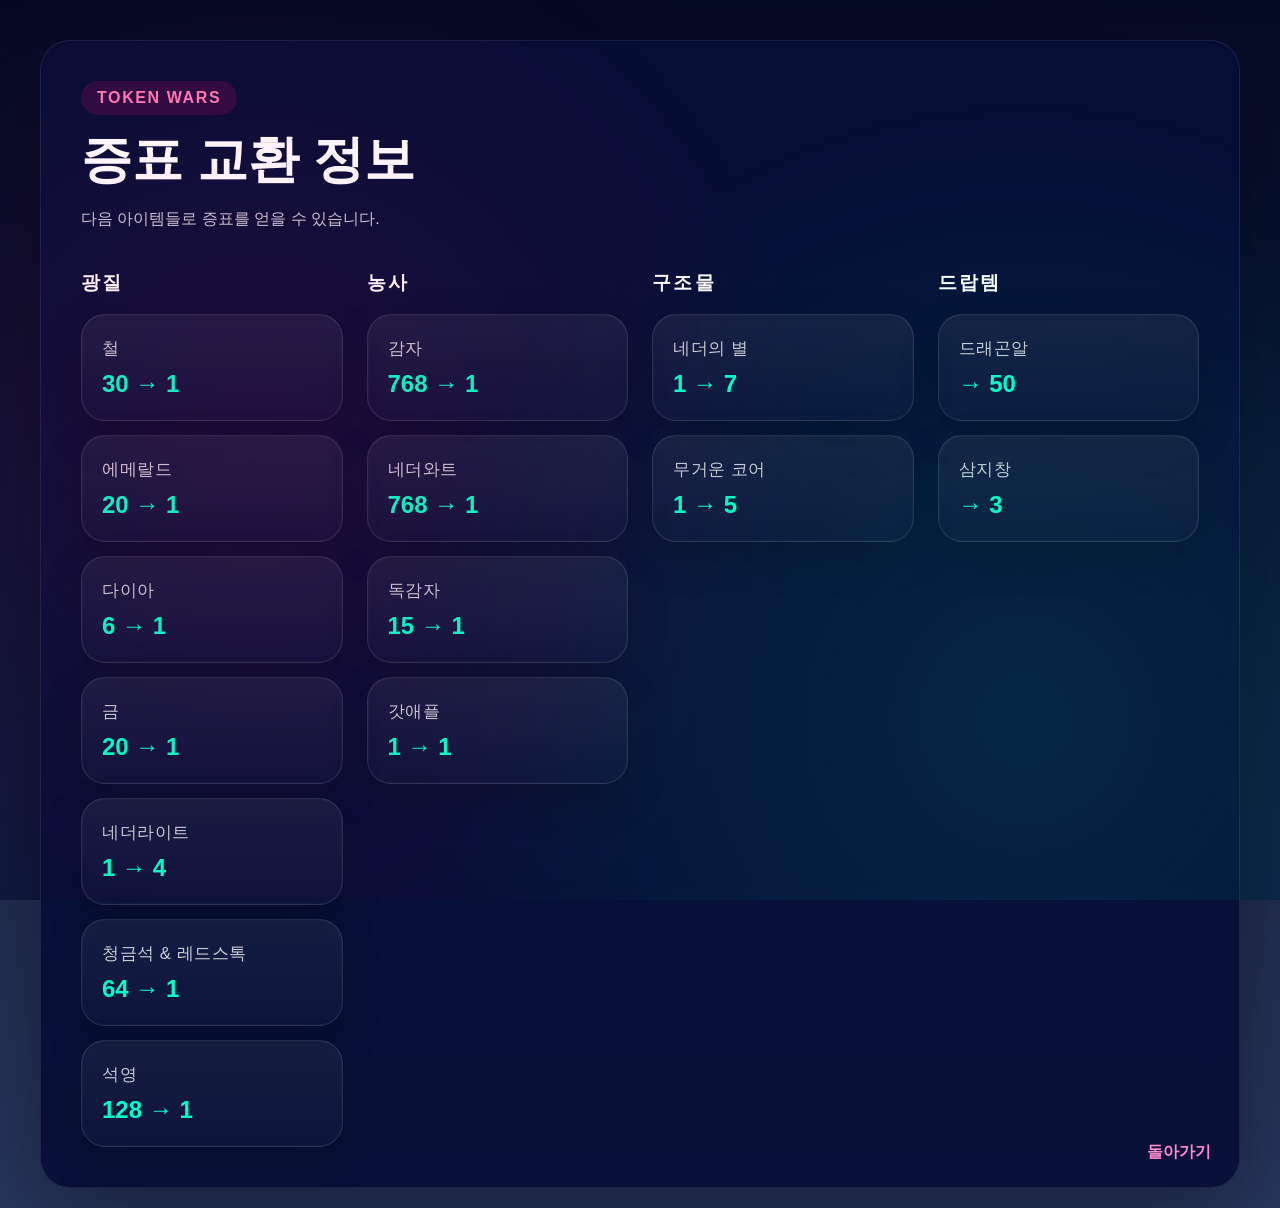
==== get_token.html @ 8a277e45 "Add files via upload" ====
<!DOCTYPE html>
<html lang="ko">
<head>
    <meta charset="UTF-8">
    <meta name="viewport" content="width=device-width, initial-scale=1.0">
    <title>아이템 교환 비율</title>
    <link rel="stylesheet" href="css/main.css">
</head>
<body>
    <div class="exchange-page">
        <div class="exchange-container">
            <div class="exchange-header">
                <p class="exchange-tag">Token Wars</p>
                <h1 class="exchange-title">증표 교환 정보</h1>
                <p class="exchange-subtitle">다음 아이템들로 증표를 얻을 수 있습니다.</p>
            </div>

            <div class="exchange-grid">
                <div class="exchange-group exchange-group-full">
                    <h2 class="exchange-group-title">광질</h2>
                    <div class="exchange-group-grid">
                        <div class="exchange-card"><span>철</span><strong>30 → 1</strong></div>
                        <div class="exchange-card"><span>에메랄드</span><strong>20 → 1</strong></div>
                        <div class="exchange-card"><span>다이아</span><strong>6 → 1</strong></div>
                        <div class="exchange-card"><span>금</span><strong>20 → 1</strong></div>
                        <div class="exchange-card"><span>네더라이트</span><strong>1 → 4</strong></div>
                        <div class="exchange-card"><span>청금석 & 레드스톡</span><strong>64 → 1</strong></div>
                        <div class="exchange-card"><span>석영</span><strong>128 → 1</strong></div>
                    </div>
                </div>

                <div class="exchange-group exchange-group-full">
                    <h2 class="exchange-group-title">농사</h2>
                    <div class="exchange-group-grid">
                        <div class="exchange-card"><span>감자</span><strong>768 → 1</strong></div>
                        <div class="exchange-card"><span>네더와트</span><strong>768 → 1</strong></div>
                        <div class="exchange-card"><span>독감자</span><strong>15 → 1</strong></div>
                        <div class="exchange-card"><span>갓애플</span><strong>1 → 1</strong></div>
                    </div>
                </div>

                <div class="exchange-group exchange-group-full">
                    <h2 class="exchange-group-title">구조물</h2>
                    <div class="exchange-group-grid">
                        <div class="exchange-card"><span>네더의 별</span><strong>1 → 7</strong></div>
                        <div class="exchange-card"><span>무거운 코어</span><strong>1 → 5</strong></div>
                    </div>
                </div>

                <div class="exchange-group exchange-group-full">
                    <h2 class="exchange-group-title">드랍템</h2>
                    <div class="exchange-group-grid">
                        <div class="exchange-card"><span>드래곤알</span><strong>→ 50</strong></div>
                        <div class="exchange-card"><span>삼지창</span><strong>→ 3</strong></div>
                    </div>
                </div>
            </div>

            <a href="rules.html" class="back-link">돌아가기</a>
        </div>
    </div>
</body>
</html>
---- css/main.css ----
* {
    margin: 0;
    padding: 0;
    box-sizing: border-box;
}

html, body {
    height: 100%;
}

body {
    font-family: 'Segoe UI', 'Arial', sans-serif;
    background: linear-gradient(135deg, #0a0e27 0%, #16213e 50%, #0f3460 100%);
    background-attachment: fixed;
    color: #fff;
    overflow: hidden;
    position: relative;
}

/* 경쟁 분위기의 동적 배경 */
body::before {
    content: '';
    position: fixed;
    top: 0;
    left: 0;
    right: 0;
    bottom: 0;
    background: 
        radial-gradient(circle at 20% 50%, rgba(255, 0, 127, 0.1) 0%, transparent 50%),
        radial-gradient(circle at 80% 80%, rgba(0, 255, 200, 0.1) 0%, transparent 50%);
    pointer-events: none;
    z-index: 1;
    animation: bgShift 8s ease-in-out infinite;
}

@keyframes bgShift {
    0%, 100% { opacity: 1; }
    50% { opacity: 0.7; }
}

.page-container {
    height: 100vh;
    overflow: hidden;
    position: relative;
    z-index: 2;
}

.page {
    width: 100%;
    height: 100vh;
    display: flex;
    align-items: center;
    justify-content: center;
    position: absolute;
    left: 0;
    top: 0;
    opacity: 0;
    z-index: 1;
    transition: opacity 0.6s ease-in-out;
}

.page.active {
    opacity: 1;
    z-index: 10;
    animation: pageIn 0.6s ease-out;
}

.page.out {
    z-index: 5;
    animation: pageOut 0.4s ease-in forwards;
}

@keyframes pageIn {
    from {
        opacity: 0;
    }
    to {
        opacity: 1;
    }
}

@keyframes pageOut {
    from {
        opacity: 1;
    }
    to {
        opacity: 0;
    }
}

.page-1 {
    z-index: 5;
}

.page-2,
.page-3 {
    z-index: 1;
}

.title-container {
    width: 100%;
    text-align: center;
    padding: 60px 20px 40px;
    position: relative;
    overflow: visible;
}

.title-container::before {
    content: '';
    position: absolute;
    top: -20px;
    left: 10%;
    right: 10%;
    height: 3px;
    background: linear-gradient(90deg, transparent, #ff007f, #00ffc8, transparent);
    animation: glowLine 3s ease-in-out infinite;
    filter: blur(1px);
}

@keyframes glowLine {
    0%, 100% { 
        opacity: 0.5;
        box-shadow: 0 0 20px rgba(255, 0, 127, 0.5);
    }
    50% { 
        opacity: 1;
        box-shadow: 0 0 40px rgba(0, 255, 200, 0.8);
    }
}

.main-title {
    font-size: 5.5rem;
    font-weight: 900;
    margin-bottom: 15px;
    letter-spacing: 6px;
    text-transform: uppercase;
    display: flex;
    justify-content: center;
    gap: 25px;
    flex-wrap: wrap;
}

.token {
    background: linear-gradient(135deg, #ff007f, #ff4da6, #ff00d4);
    -webkit-background-clip: text;
    -webkit-text-fill-color: transparent;
    background-clip: text;
    filter: drop-shadow(0 0 20px rgba(255, 0, 127, 0.8)) drop-shadow(0 0 40px rgba(255, 0, 127, 0.4));
    animation: tokenGlow 1.5s ease-in-out infinite;
}

.wars {
    background: linear-gradient(135deg, #00ffc8, #00ffff, #00e5ff);
    -webkit-background-clip: text;
    -webkit-text-fill-color: transparent;
    background-clip: text;
    filter: drop-shadow(0 0 20px rgba(0, 255, 200, 0.8)) drop-shadow(0 0 40px rgba(0, 255, 200, 0.4));
    animation: warsGlow 1.5s ease-in-out infinite;
}

@keyframes tokenGlow {
    0%, 100% { 
        filter: drop-shadow(0 0 20px rgba(255, 0, 127, 0.8)) drop-shadow(0 0 40px rgba(255, 0, 127, 0.4));
        transform: scaleY(1);
    }
    50% { 
        filter: drop-shadow(0 0 30px rgba(255, 0, 127, 1)) drop-shadow(0 0 60px rgba(255, 0, 127, 0.6));
        transform: scaleY(1.05);
    }
}

@keyframes warsGlow {
    0%, 100% { 
        filter: drop-shadow(0 0 20px rgba(0, 255, 200, 0.8)) drop-shadow(0 0 40px rgba(0, 255, 200, 0.4));
        transform: scaleY(1);
    }
    50% { 
        filter: drop-shadow(0 0 30px rgba(0, 255, 200, 1)) drop-shadow(0 0 60px rgba(0, 255, 200, 0.6));
        transform: scaleY(1.05);
    }
}

.subtitle {
    font-size: 1.6rem;
    background: linear-gradient(90deg, #ff007f, #00ffc8);
    -webkit-background-clip: text;
    -webkit-text-fill-color: transparent;
    background-clip: text;
    letter-spacing: 5px;
    text-transform: uppercase;
    font-weight: 700;
    animation: subtitlePulse 2s ease-in-out infinite;
    text-shadow: 0 0 20px rgba(255, 0, 127, 0.3);
    margin-top: 12px; /* 기본 여백(데스크탑 중앙 레이아웃을 위한 폴백) */
}

@media (max-width: 600px) {
    .page-1 .subtitle {
        margin-top: 8px; /* 모바일에서 더 적게 여백 */
    }
}

/* Page-1 scroll hint */
.page-1 .scroll-hint {
    position: fixed; /* 페이지 표기 위에 고정 */
    bottom: 56px;
    left: 50%;
    transform: translateX(-50%);
    color: rgba(255, 255, 255, 0.9);
    font-size: 1.25rem; /* 텍스트 크기 증가 */
    letter-spacing: 1px;
    z-index: 101;
    opacity: 0.95;
    animation: hintPulse 2.8s ease-in-out infinite;
}

@keyframes hintPulse {
    0% { opacity: 0.6; transform: translateX(-50%) translateY(0); }
    50% { opacity: 1; transform: translateX(-50%) translateY(-6px); }
    100% { opacity: 0.6; transform: translateX(-50%) translateY(0); }
}

@keyframes subtitlePulse {
    0%, 100% { opacity: 0.7; }
    50% { opacity: 1; }
}

.content {
    max-width: 900px;
    margin: 0 auto;
    padding: 0;
    background: transparent;
    border: none;
    border-radius: 15px;
    backdrop-filter: none;
    max-height: 80vh;
    overflow-y: auto;
    box-shadow: none;
    position: relative;
}

.content::before {
    display: none;
}

.description-text,
.rules-text {
    max-width: 900px;
    margin: 0 auto;
    padding: 0 40px;
    font-size: 1.15rem;
    line-height: 2;
    color: rgba(255, 255, 255, 0.95);
    position: relative;
    z-index: 1;
    font-weight: bold;
}

.page-2 .description-text {
    text-align: center;
    padding-right: 80px;
    padding-left: 40px;
}

/* 2페이지: 제목 크기 조정 (첫 문장 크게, 둘째는 조금 크게, 셋째는 기본) */
.page-2 .description-text p:nth-child(1) {
    font-size: 3.5rem;
    line-height: 1.4; /* 줄간격을 더 넓혀 가독성 향상 */
    margin-bottom: 1.6rem;
}
.page-2 .description-text p:nth-child(2) {
    font-size: 1.8rem;
    line-height: 1.6; /* 약간 더 여유 있게 */
    margin-bottom: 1.3rem;
}
.page-2 .description-text p:nth-child(3) {
    font-size: 1.15rem;
    line-height: 1.5;
}

.page-3 .rules-text {
    text-align: left;
    padding-left: 40px;
    padding-right: 40px;
    font-size: 1.725rem; /* 기존 1.15rem의 약 1.5배 */
    line-height: 1.9;
}

.page-3 h2 {
    text-align: left;
    margin-bottom: 30px;
}

/* 4페이지: 서버 정보 크기 조정 */
.page-4 .page-4-content {
    display: flex;
    flex-direction: column;
    align-items: center;
    gap: 20px;
    text-align: center;
    padding: 0 40px;
}

.page-4 .server-title,
.page-4 .server-sub,
.page-4 .server-link {
    font-size: 1.5rem;
    color: rgba(255, 255, 255, 0.95);
}

.page-4 .server-title {
    font-size: 3rem;
    font-weight: 900;
}

.page-4 .server-sub {
    font-size: 1.6rem;
    font-weight: 700;
}

.page-4 .server-link .game-link {
    font-size: 1.15rem;
}

.page-4 .fade-in {
    transform: translateX(60px);
    animation-name: fadeInFromRight;
}

@keyframes fadeInFromRight {
    from {
        opacity: 0;
        transform: translateX(60px);
    }
    to {
        opacity: 1;
        transform: translateX(0);
    }
}

.description-text p,
.rules-text p {
    margin-bottom: 1.5rem;
}

.fade-in {
    opacity: 0;
    transform: translateY(30px);
    animation: fadeInFromBottom 0.7s cubic-bezier(0.22, 1, 0.36, 1) forwards;
    animation-play-state: paused;
    animation-delay: var(--delay, 0s);
}

.page-3 .fade-in {
    transform: translateX(-60px);
    animation-name: fadeInFromLeft;
}

.page.active .fade-in {
    animation-play-state: running;
}

@keyframes fadeInFromBottom {
    from {
        opacity: 0;
        transform: translateY(30px);
    }
    to {
        opacity: 1;
        transform: translateY(0);
    }
}

@keyframes fadeInFromLeft {
    from {
        opacity: 0;
        transform: translateX(-60px);
    }
    to {
        opacity: 1;
        transform: translateX(0);
    }
}

.game-link {
    color: #ff007f;
    text-decoration: none;
    font-weight: bold;
    border-bottom: 2px solid #ff007f;
    transition: all 0.3s ease;
    position: relative;
}

.game-link:hover {
    color: #00ffc8;
    border-bottom-color: #00ffc8;
    text-shadow: 0 0 10px rgba(0, 255, 200, 0.6);
}

.exchange-page {
    min-height: 100vh;
    display: flex;
    align-items: flex-start;
    justify-content: center;
    padding: 40px 20px 20px;
    background: linear-gradient(180deg, rgba(4, 10, 35, 0.95) 0%, rgba(16, 32, 77, 0.9) 100%);
}

.exchange-container {
    position: relative;
    width: min(1200px, 100%);
    padding: 40px;
    border-radius: 30px;
    background: rgba(7, 15, 55, 0.95);
    border: 1px solid rgba(255, 255, 255, 0.08);
    box-shadow: 0 30px 90px rgba(0, 0, 0, 0.35);
    backdrop-filter: blur(18px);
}

.back-link {
    position: absolute;
    right: 28px;
    bottom: 24px;
    display: inline-block;
    color: #ff88cf;
    font-weight: 700;
    text-decoration: none;
    transition: color 0.2s ease;
}

.back-link:hover {
    color: #ffffff;
}

.exchange-header {
    max-width: 760px;
    margin-bottom: 36px;
}

.exchange-tag {
    display: inline-flex;
    padding: 8px 16px;
    border-radius: 999px;
    background: rgba(255, 0, 127, 0.15);
    color: #ff7bb5;
    font-weight: 700;
    letter-spacing: 0.1em;
    text-transform: uppercase;
    margin-bottom: 18px;
}

.exchange-title {
    font-size: clamp(2.4rem, 4vw, 4.2rem);
    line-height: 1.05;
    margin-bottom: 18px;
    color: #ffffff;
}

.exchange-subtitle {
    font-size: 1rem;
    color: rgba(255, 255, 255, 0.78);
    line-height: 1.8;
}

.exchange-grid {
    display: grid;
    grid-template-columns: repeat(4, minmax(220px, 1fr));
    gap: 24px;
    align-items: start;
}

.exchange-group {
    display: grid;
    gap: 12px;
    padding: 0;
    margin: 0;
}

.exchange-group-title {
    font-size: 1.2rem;
    color: #ffffff;
    letter-spacing: 0.12em;
    text-transform: uppercase;
    margin: 0 0 6px;
    padding-top: 0;
}

.exchange-group-grid {
    display: grid;
    grid-template-columns: repeat(auto-fit, minmax(180px, 1fr));
    gap: 14px;
}

.exchange-card {
    padding: 22px 20px;
    border-radius: 24px;
    border: 1px solid rgba(255, 255, 255, 0.1);
    background: linear-gradient(180deg, rgba(255, 255, 255, 0.06), rgba(255, 255, 255, 0.02));
    box-shadow: inset 0 0 0 1px rgba(255, 255, 255, 0.02), 0 16px 40px rgba(0, 0, 0, 0.18);
    transition: transform 0.2s ease, box-shadow 0.2s ease, border-color 0.2s ease;
}

.exchange-card:hover {
    transform: translateY(-4px);
    border-color: rgba(0, 255, 200, 0.22);
    box-shadow: 0 20px 45px rgba(0, 0, 0, 0.22);
}

.exchange-card span {
    display: block;
    font-size: 1.05rem;
    color: rgba(255, 255, 255, 0.78);
    margin-bottom: 10px;
    letter-spacing: 0.03em;
}

.exchange-card strong {
    display: inline-block;
    font-size: 1.5rem;
    color: #00ffc8;
    font-weight: 800;
}

.back-link {
    display: inline-block;
    margin-top: 40px;
    color: #ff88cf;
    font-weight: 700;
    text-decoration: none;
    transition: color 0.2s ease;
}

.back-link:hover {
    color: #ffffff;
}

/* 페이지 네비게이션 */
.navigation {
    position: fixed;
    bottom: 20px;
    left: 50%;
    transform: translateX(-50%);
    display: flex;
    justify-content: center;
    z-index: 100;
}

.nav-dot {
    display: none;
}

/* 페이지 표시기 */
.page-indicator {
    position: relative;
    bottom: 0;
    right: 0;
    font-size: 1.1rem;
    background: transparent;
    color: #00ffc8;
    letter-spacing: 3px;
    z-index: 100;
    padding: 8px 0;
    border: none;
    border-radius: 0;
    font-weight: bold;
    box-shadow: none;
    text-shadow: 0 0 6px rgba(0, 255, 200, 0.5);
}

.current-page {
    font-weight: 900;
    font-size: 1.3rem;
    color: #ff007f;
}

/* 스크롤바 스타일 */
.content::-webkit-scrollbar {
    width: 10px;
}

.content::-webkit-scrollbar-track {
    background: rgba(0, 255, 200, 0.1);
    border-radius: 10px;
}

.content::-webkit-scrollbar-thumb {
    background: linear-gradient(180deg, #ff007f, #00ffc8);
    border-radius: 10px;
    border: 2px solid rgba(15, 52, 96, 0.5);
}

.content::-webkit-scrollbar-thumb:hover {
    background: linear-gradient(180deg, #ff4da6, #00ffff);
    box-shadow: 0 0 15px rgba(0, 255, 200, 0.6);
}

/* 반응형 디자인 */
@media (max-width: 768px) {
    .main-title {
        font-size: 3rem;
        gap: 15px;
    }
    
    .subtitle {
        font-size: 1rem;
    }
    
    .content {
        margin: 20px;
        padding: 30px 20px;
        max-width: 90%;
    }

    .content h2 {
        font-size: 2rem;
    }

    .page-indicator {
        top: 20px;
        right: 20px;
        font-size: 0.9rem;
    }

    .current-page {
        font-size: 1rem;
    }

    /* 모바일에서 page-3 규칙 텍스트 축소 */
    .page-3 .rules-text {
        font-size: 1.15rem;
        line-height: 1.8;
    }

    /* 작은 화면에서 페이지별 큰 텍스트 축소 */
    .page-2 .description-text p:nth-child(1) {
        font-size: 2rem;
    }
    .page-2 .description-text p:nth-child(2) {
        font-size: 1.15rem;
    }

    .page-4 .server-title {
        font-size: 1.8rem;
    }
    .page-4 .server-sub {
        font-size: 1rem;
    }
}

/* Restore subtitle below main title; keep scroll-hint pinned above bottom indicator */
.page-1 .subtitle {
    position: static; /* 제목 바로 아래 자연스럽게 배치 */
    left: auto;
    transform: none;
    bottom: auto;
    z-index: 3;
    margin-top: 12px;
}

@media (max-width: 600px) {
    .page-1 .subtitle {
        position: static;
        font-size: 1rem;
        margin-top: 8px;
    }
    .page-1 .scroll-hint {
        position: fixed;
        bottom: 48px; /* 모바일에서 페이지 표기 위 */
        font-size: 1.05rem;
    }
}
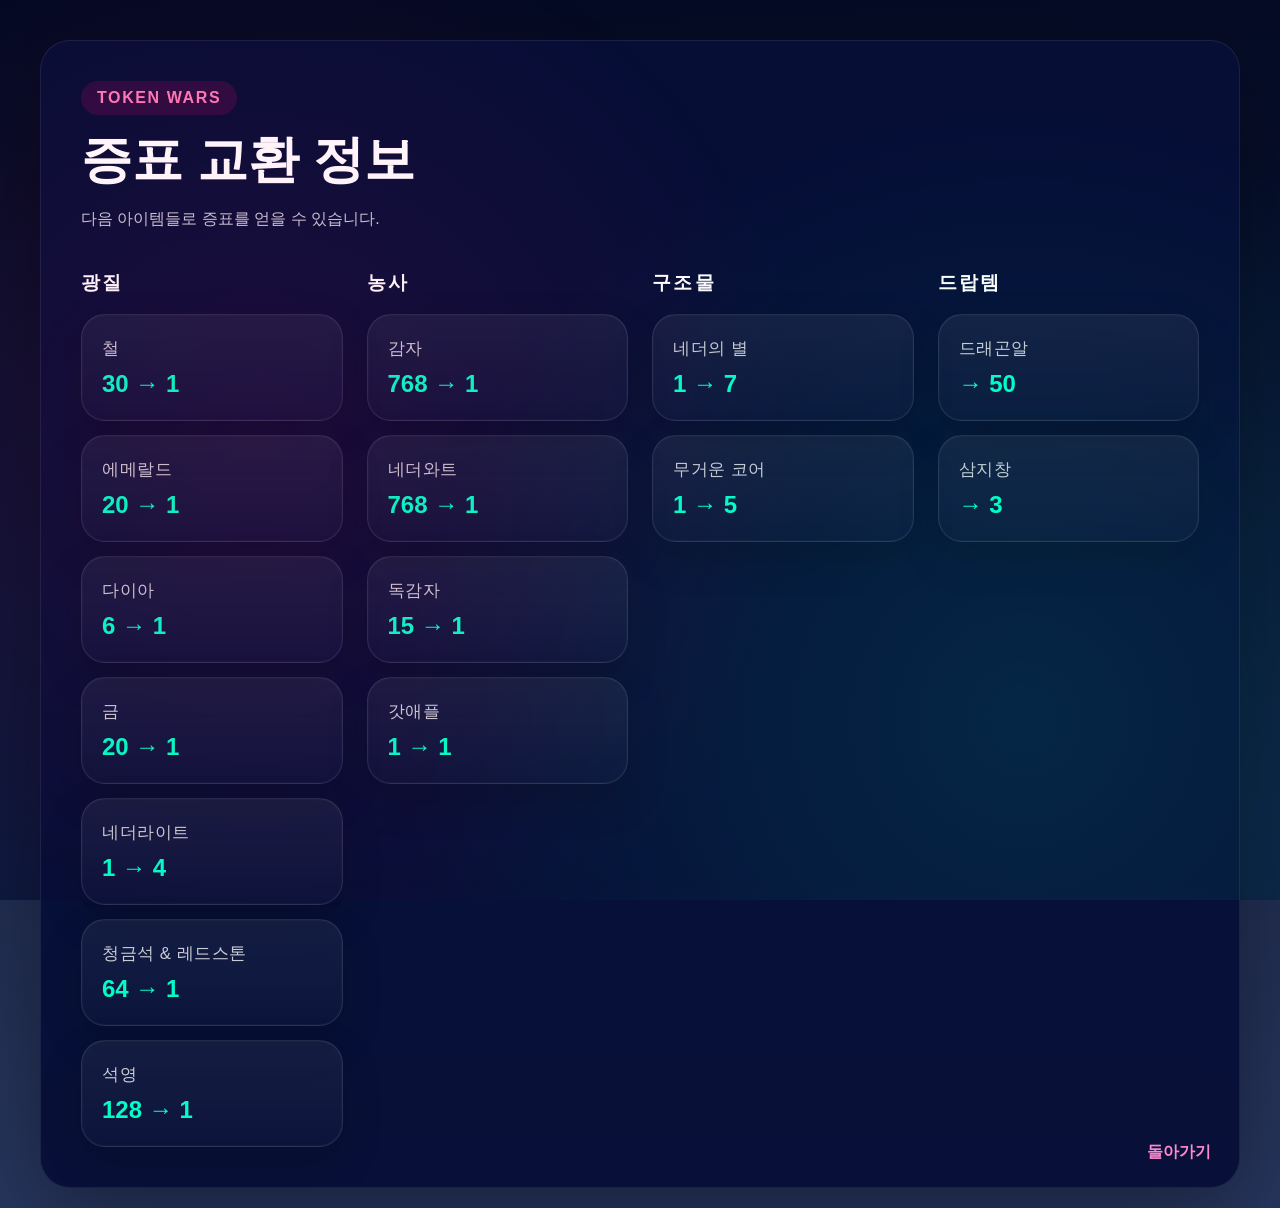
==== commit d7e92113: "Update get_token.html" ====
--- a/get_token.html
+++ b/get_token.html
@@ -24,7 +24,7 @@
                         <div class="exchange-card"><span>다이아</span><strong>6 → 1</strong></div>
                         <div class="exchange-card"><span>금</span><strong>20 → 1</strong></div>
                         <div class="exchange-card"><span>네더라이트</span><strong>1 → 4</strong></div>
-                        <div class="exchange-card"><span>청금석 & 레드스톡</span><strong>64 → 1</strong></div>
+                        <div class="exchange-card"><span>청금석 & 레드스톤</span><strong>64 → 1</strong></div>
                         <div class="exchange-card"><span>석영</span><strong>128 → 1</strong></div>
                     </div>
                 </div>
@@ -56,8 +56,8 @@
                 </div>
             </div>
 
-            <a href="rules.html" class="back-link">돌아가기</a>
+            <a href="index.html" class="back-link">돌아가기</a>
         </div>
     </div>
 </body>
-</html>+</html>
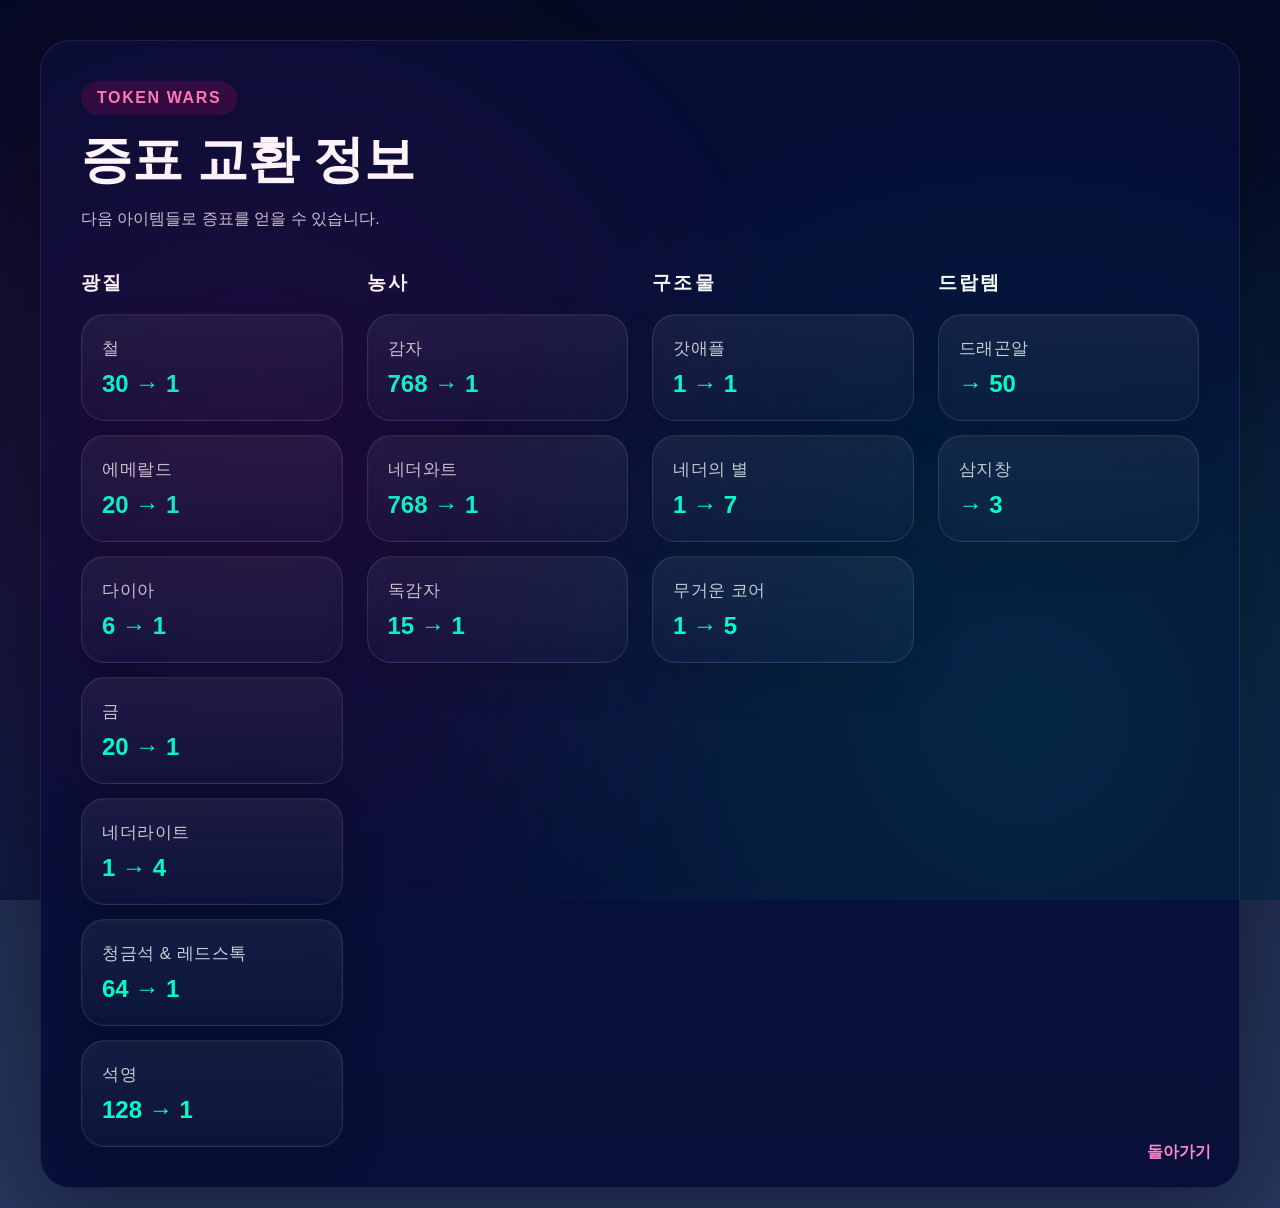
==== commit 5d43cc73: "Update get_token.html" ====
--- a/get_token.html
+++ b/get_token.html
@@ -3,7 +3,7 @@
 <head>
     <meta charset="UTF-8">
     <meta name="viewport" content="width=device-width, initial-scale=1.0">
-    <title>아이템 교환 비율</title>
+    <title>증표 교환 정보</title>
     <link rel="stylesheet" href="css/main.css">
 </head>
 <body>
@@ -24,7 +24,7 @@
                         <div class="exchange-card"><span>다이아</span><strong>6 → 1</strong></div>
                         <div class="exchange-card"><span>금</span><strong>20 → 1</strong></div>
                         <div class="exchange-card"><span>네더라이트</span><strong>1 → 4</strong></div>
-                        <div class="exchange-card"><span>청금석 & 레드스톤</span><strong>64 → 1</strong></div>
+                        <div class="exchange-card"><span>청금석 & 레드스톡</span><strong>64 → 1</strong></div>
                         <div class="exchange-card"><span>석영</span><strong>128 → 1</strong></div>
                     </div>
                 </div>
@@ -35,13 +35,14 @@
                         <div class="exchange-card"><span>감자</span><strong>768 → 1</strong></div>
                         <div class="exchange-card"><span>네더와트</span><strong>768 → 1</strong></div>
                         <div class="exchange-card"><span>독감자</span><strong>15 → 1</strong></div>
-                        <div class="exchange-card"><span>갓애플</span><strong>1 → 1</strong></div>
+                        
                     </div>
                 </div>
 
                 <div class="exchange-group exchange-group-full">
                     <h2 class="exchange-group-title">구조물</h2>
                     <div class="exchange-group-grid">
+                        <div class="exchange-card"><span>갓애플</span><strong>1 → 1</strong></div>
                         <div class="exchange-card"><span>네더의 별</span><strong>1 → 7</strong></div>
                         <div class="exchange-card"><span>무거운 코어</span><strong>1 → 5</strong></div>
                     </div>
